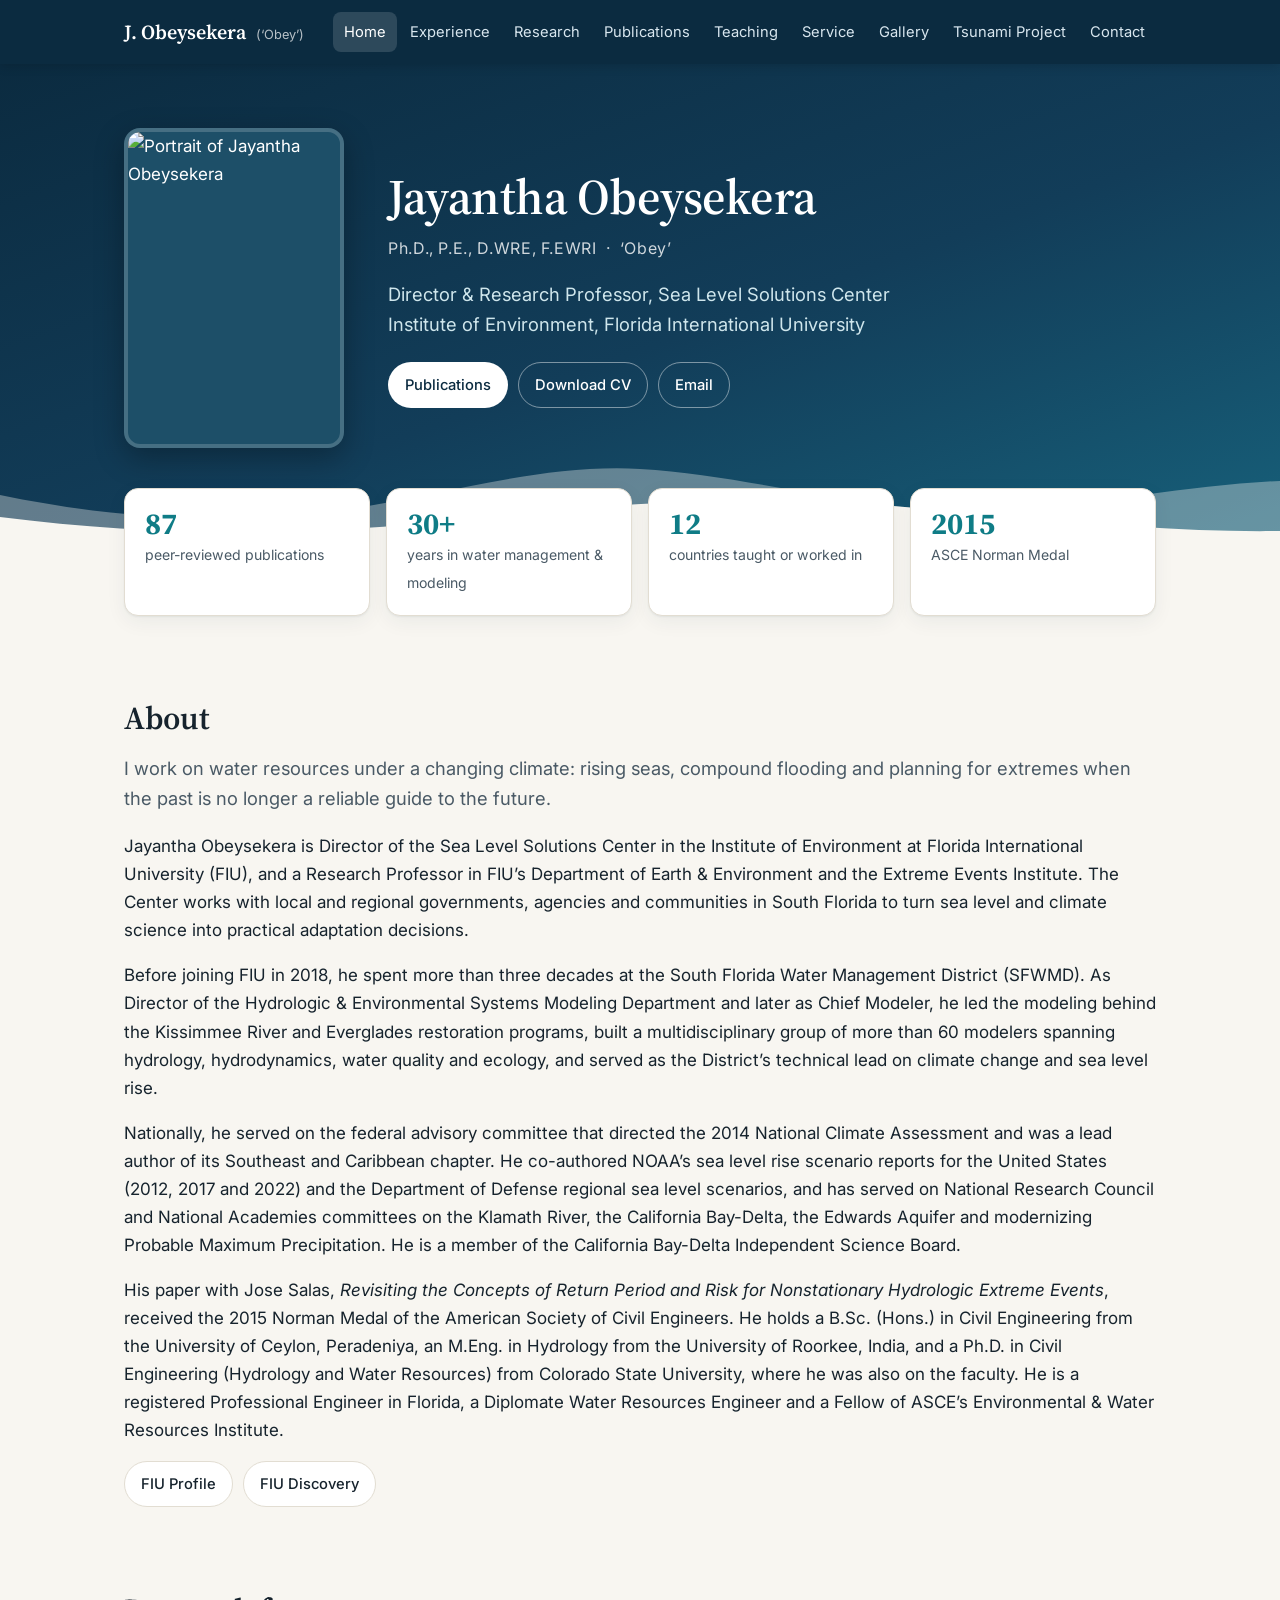
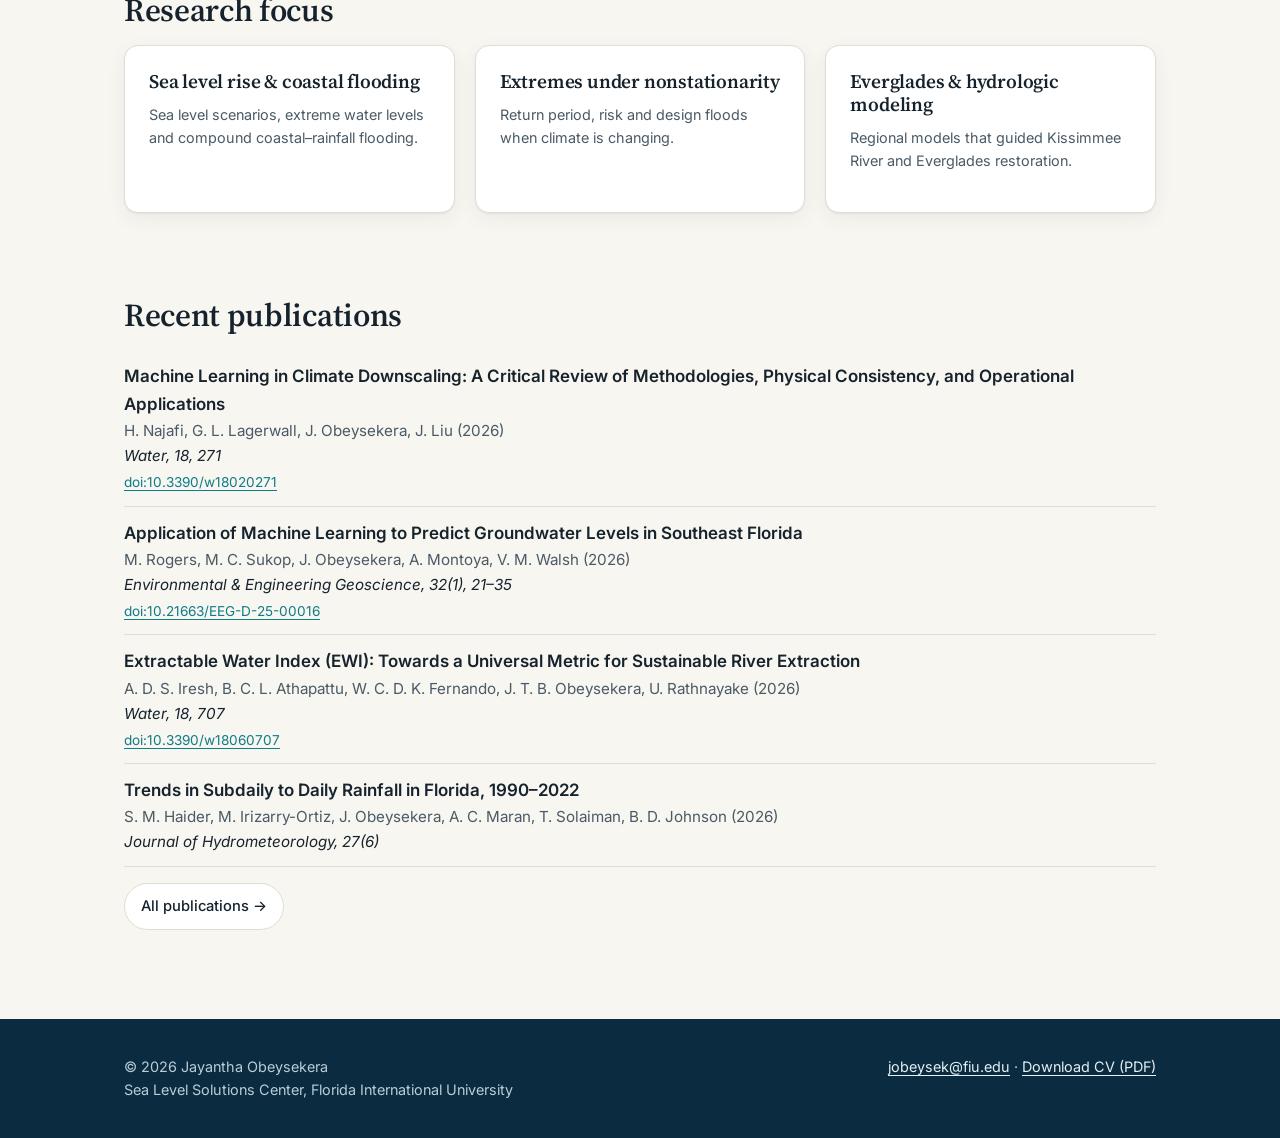
==== index.html @ e787424b "Add new website" ====
<!DOCTYPE html>
<html lang="en">
<head>
<meta charset="utf-8">
<meta name="viewport" content="width=device-width, initial-scale=1">
<title>Jayantha Obeysekera (‘Obey’) — Sea Level Solutions Center, FIU</title>
<meta name="description" content="Jayantha Obeysekera, Director of the Sea Level Solutions Center at Florida International University: sea level rise, hydrologic extremes and water resources under climate change.">
<meta property="og:title" content="Jayantha Obeysekera (‘Obey’) — Sea Level Solutions Center, FIU">
<meta property="og:description" content="Jayantha Obeysekera, Director of the Sea Level Solutions Center at Florida International University: sea level rise, hydrologic extremes and water resources under climate change.">
<meta property="og:image" content="https://obeysekera.net/images/headshot.jpg">
<meta property="og:type" content="website">
<link rel="icon" href="assets/favicon.svg" type="image/svg+xml">
<link rel="preconnect" href="https://fonts.googleapis.com">
<link rel="preconnect" href="https://fonts.gstatic.com" crossorigin>
<link href="https://fonts.googleapis.com/css2?family=Inter:wght@400;500;600&family=Source+Serif+4:wght@600&display=swap" rel="stylesheet">
<link rel="stylesheet" href="assets/css/style.css">
</head>
<body>
<a class="skip" href="#main">Skip to content</a>
<header id="site-header"></header>
<section class="hero" data-waves><div class="wrap">
  <img class="portrait" src="images/headshot.jpg" data-headshot alt="Portrait of Jayantha Obeysekera" width="250" height="320">
  <div>
    <h1>Jayantha Obeysekera</h1>
    <div class="creds">Ph.D., P.E., D.WRE, F.EWRI &nbsp;·&nbsp; ‘Obey’</div>
    <p class="role">Director &amp; Research Professor, Sea Level Solutions Center<br>Institute of Environment, Florida International University</p>
    <div class="btns">
      <a class="btn btn-primary" href="publications.html">Publications</a>
      <a class="btn btn-ghost" data-cv href="files/CV_Obeysekera_2026.pdf">Download CV</a>
      <a class="btn btn-ghost" data-email href="#">Email</a>
    </div>
  </div>
</div></section>
<main id="main">
<div class="wrap">
  <div class="stats">
    <div class="stat"><b data-pub-count>87</b><span>peer-reviewed publications</span></div>
    <div class="stat"><b>30+</b><span>years in water management &amp; modeling</span></div>
    <div class="stat"><b>12</b><span>countries taught or worked in</span></div>
    <div class="stat"><b>2015</b><span>ASCE Norman Medal</span></div>
  </div>

  <section class="section">
    <h2>About</h2>
    <p class="lead">I work on water resources under a changing climate: rising seas, compound flooding and planning for extremes when the past is no longer a reliable guide to the future.</p>
    <p>Jayantha Obeysekera is Director of the Sea Level Solutions Center in the Institute of Environment at Florida International University (FIU), and a Research Professor in FIU’s Department of Earth &amp; Environment and the Extreme Events Institute. The Center works with local and regional governments, agencies and communities in South Florida to turn sea level and climate science into practical adaptation decisions.</p>
    <p>Before joining FIU in 2018, he spent more than three decades at the South Florida Water Management District (SFWMD). As Director of the Hydrologic &amp; Environmental Systems Modeling Department and later as Chief Modeler, he led the modeling behind the Kissimmee River and Everglades restoration programs, built a multidisciplinary group of more than 60 modelers spanning hydrology, hydrodynamics, water quality and ecology, and served as the District’s technical lead on climate change and sea level rise.</p>
    <p>Nationally, he served on the federal advisory committee that directed the 2014 National Climate Assessment and was a lead author of its Southeast and Caribbean chapter. He co-authored NOAA’s sea level rise scenario reports for the United States (2012, 2017 and 2022) and the Department of Defense regional sea level scenarios, and has served on National Research Council and National Academies committees on the Klamath River, the California Bay-Delta, the Edwards Aquifer and modernizing Probable Maximum Precipitation. He is a member of the California Bay-Delta Independent Science Board.</p>
    <p>His paper with Jose Salas, <em>Revisiting the Concepts of Return Period and Risk for Nonstationary Hydrologic Extreme Events</em>, received the 2015 Norman Medal of the American Society of Civil Engineers. He holds a B.Sc. (Hons.) in Civil Engineering from the University of Ceylon, Peradeniya, an M.Eng. in Hydrology from the University of Roorkee, India, and a Ph.D. in Civil Engineering (Hydrology and Water Resources) from Colorado State University, where he was also on the faculty. He is a registered Professional Engineer in Florida, a Diplomate Water Resources Engineer and a Fellow of ASCE’s Environmental &amp; Water Resources Institute.</p>
    <div class="btns" data-profiles></div>
  </section>

  <section class="section">
    <h2>Research focus</h2>
    <div class="grid grid-3">
      <a class="card" href="research.html#sea-level" style="text-decoration:none;color:inherit"><h3>Sea level rise &amp; coastal flooding</h3><p class="muted small">Sea level scenarios, extreme water levels and compound coastal–rainfall flooding.</p></a>
      <a class="card" href="research.html#extremes" style="text-decoration:none;color:inherit"><h3>Extremes under nonstationarity</h3><p class="muted small">Return period, risk and design floods when climate is changing.</p></a>
      <a class="card" href="research.html#modeling" style="text-decoration:none;color:inherit"><h3>Everglades &amp; hydrologic modeling</h3><p class="muted small">Regional models that guided Kissimmee River and Everglades restoration.</p></a>
    </div>
  </section>

  <section class="section">
    <h2>Recent publications</h2>
    <div id="latest-pubs"></div>
    <p style="margin-top:16px"><a class="btn btn-line" href="publications.html">All publications →</a></p>
  </section>
</div>
</main>
<footer id="site-footer"></footer>
<script src="data/site-config.js"></script>
<script src="data/publications.js"></script>
<script src="assets/js/site.js"></script>
</body>
</html>
---- assets/css/style.css ----
/* ===== obeysekera.net — main stylesheet ===== */
:root{
  --ink:#16232d; --ink-soft:#4a5a66; --paper:#f8f6f1; --card:#ffffff;
  --navy:#0b2b40; --navy-2:#123d59; --teal:#0f7c86; --teal-soft:#e3f1f1;
  --sand:#e9e2d3; --line:#e2ddd2; --shadow:0 1px 2px rgba(11,43,64,.06),0 6px 20px rgba(11,43,64,.06);
  --serif:"Source Serif 4","Source Serif Pro",Georgia,"Times New Roman",serif;
  --sans:"Inter",system-ui,-apple-system,"Segoe UI",Roboto,Helvetica,Arial,sans-serif;
  --max:1080px; --radius:14px;
}
@media (prefers-color-scheme:dark){
  :root{ --ink:#e8eef2; --ink-soft:#a9b8c3; --paper:#0d1820; --card:#13222d; --line:#22394a;
         --teal:#4fc1c8; --teal-soft:#16343d; --sand:#1b2c38; --shadow:none; }
}
*{box-sizing:border-box}
html{scroll-behavior:smooth}
body{margin:0;font-family:var(--sans);font-size:17px;line-height:1.65;color:var(--ink);background:var(--paper);-webkit-font-smoothing:antialiased}
img{max-width:100%;display:block}
a{color:var(--teal);text-underline-offset:3px}
a:hover{text-decoration-thickness:2px}
h1,h2,h3{font-family:var(--serif);font-weight:600;line-height:1.2;letter-spacing:-.01em;margin:0 0 .5em}
h1{font-size:clamp(2rem,4.5vw,3.1rem)}
h2{font-size:clamp(1.5rem,3vw,2rem);margin-top:2.2rem}
h3{font-size:1.2rem;margin-top:1.4rem}
p{margin:0 0 1em}
.wrap{max-width:var(--max);margin:0 auto;padding:0 24px}
.skip{position:absolute;left:-999px}.skip:focus{left:16px;top:16px;background:#fff;padding:8px 12px;z-index:99}

/* ----- Header ----- */
.site-header{background:var(--navy);color:#fff;position:sticky;top:0;z-index:50;box-shadow:0 2px 10px rgba(0,0,0,.15)}
.site-header .wrap{display:flex;align-items:center;justify-content:space-between;gap:16px;min-height:64px}
.brand{color:#fff;text-decoration:none;font-family:var(--serif);font-size:1.25rem;font-weight:600;white-space:nowrap}
.brand small{font-family:var(--sans);font-weight:400;font-size:.8rem;opacity:.7;margin-left:6px}
.nav{display:flex;gap:2px;flex-wrap:wrap}
.nav a{color:#d8e6ee;text-decoration:none;font-size:.92rem;padding:8px 11px;border-radius:8px}
.nav a:hover{background:rgba(255,255,255,.08);color:#fff}
.nav a[aria-current=page]{background:rgba(255,255,255,.14);color:#fff}
.menu-btn{display:none;background:none;border:1px solid rgba(255,255,255,.35);color:#fff;border-radius:8px;padding:6px 10px;font-size:.95rem}
@media (max-width:900px){
  .menu-btn{display:block}
  .nav{display:none;position:absolute;top:64px;left:0;right:0;background:var(--navy);flex-direction:column;padding:8px 16px 16px}
  .nav.open{display:flex}
  .nav a{padding:12px}
}

/* ----- Hero ----- */
.hero{background:linear-gradient(160deg,var(--navy) 0%,var(--navy-2) 55%,#17607a 100%);color:#fff;position:relative;overflow:hidden}
.hero .wrap{display:grid;grid-template-columns:auto 1fr;gap:44px;align-items:center;padding-top:64px;padding-bottom:96px;position:relative;z-index:2}
.hero h1{margin-bottom:.15em}
.hero .creds{font-size:1rem;opacity:.8;letter-spacing:.04em;margin-bottom:1.1rem}
.hero .role{font-size:1.15rem;color:#cfe6ec;margin-bottom:1.4rem}
.portrait{width:220px;aspect-ratio:250/320;border-radius:16px;object-fit:cover;border:4px solid rgba(255,255,255,.18);box-shadow:0 10px 30px rgba(0,0,0,.3);background:#1d4f68}
.waves{position:absolute;left:0;right:0;bottom:-1px;width:100%;height:90px;z-index:1}
@media (max-width:720px){.hero .wrap{grid-template-columns:1fr;text-align:center;justify-items:center;gap:24px;padding-top:40px}.portrait{width:170px}}


.portrait-missing{display:grid;place-items:center;font-family:var(--serif);font-size:3.5rem;color:#cfe6ec;background:linear-gradient(160deg,#1d4f68,#0f7c86)}
.gallery img.img-missing{background:linear-gradient(160deg,var(--sand),var(--teal-soft));min-height:180px}
/* ----- Buttons / chips ----- */
.btns{display:flex;flex-wrap:wrap;gap:10px}
.hero .btns{justify-content:flex-start}
@media (max-width:720px){.hero .btns{justify-content:center}}
.btn{display:inline-flex;align-items:center;gap:8px;padding:10px 16px;border-radius:999px;font-size:.92rem;font-weight:500;text-decoration:none;border:1px solid transparent;cursor:pointer}
.btn-primary{background:#fff;color:var(--navy)}
.btn-ghost{border-color:rgba(255,255,255,.45);color:#fff}
.btn-ghost:hover{background:rgba(255,255,255,.1)}
.btn-line{border-color:var(--line);color:var(--ink);background:var(--card)}
.btn-line:hover{border-color:var(--teal);color:var(--teal)}
.chip{display:inline-block;font-size:.8rem;padding:5px 12px;border-radius:999px;border:1px solid var(--line);background:var(--card);color:var(--ink-soft);cursor:pointer;font-family:var(--sans)}
.chip[aria-pressed=true]{background:var(--teal);border-color:var(--teal);color:#fff}

/* ----- Page header (inner pages) ----- */
.page-head{background:var(--navy);color:#fff;padding:52px 0 70px;position:relative;overflow:hidden}
.page-head p{color:#cfe6ec;max-width:720px;margin:0}
.page-head .waves{height:60px}

/* ----- Layout pieces ----- */
main{padding-bottom:64px}
.section{padding:40px 0 8px}
.lead{font-size:1.15rem;color:var(--ink-soft)}
.grid{display:grid;gap:20px}
.grid-2{grid-template-columns:repeat(auto-fit,minmax(300px,1fr))}
.grid-3{grid-template-columns:repeat(auto-fit,minmax(250px,1fr))}
.card{background:var(--card);border:1px solid var(--line);border-radius:var(--radius);padding:24px;box-shadow:var(--shadow)}
.card h3{margin-top:0}
.card .icon{width:40px;height:40px;border-radius:10px;background:var(--teal-soft);color:var(--teal);display:grid;place-items:center;margin-bottom:12px}
.stats{display:grid;grid-template-columns:repeat(auto-fit,minmax(160px,1fr));gap:16px;margin:-56px 0 8px;position:relative;z-index:3}
.stat{background:var(--card);border:1px solid var(--line);border-radius:var(--radius);padding:18px 20px;box-shadow:var(--shadow)}
.stat b{display:block;font-family:var(--serif);font-size:1.9rem;color:var(--teal);line-height:1.1}
.stat span{font-size:.88rem;color:var(--ink-soft)}
.muted{color:var(--ink-soft)}
.small{font-size:.9rem}

/* ----- Timeline ----- */
.timeline{list-style:none;margin:0;padding:0;border-left:2px solid var(--line)}
.timeline li{position:relative;padding:0 0 22px 26px}
.timeline li::before{content:"";position:absolute;left:-7px;top:8px;width:12px;height:12px;border-radius:50%;background:var(--card);border:2px solid var(--teal)}
.timeline .when{font-size:.85rem;font-weight:600;color:var(--teal);letter-spacing:.02em}
.timeline .what{font-weight:600}
.timeline .where{color:var(--ink-soft);font-size:.95rem}

/* ----- Lists ----- */
.clean{list-style:none;padding:0;margin:0}
.clean li{padding:10px 0;border-bottom:1px solid var(--line)}
.clean li:last-child{border-bottom:0}

/* ----- Publications ----- */
.pub-tools{display:flex;flex-wrap:wrap;gap:12px;align-items:center;margin:8px 0 18px}
.search{flex:1 1 280px;padding:11px 14px;border-radius:10px;border:1px solid var(--line);background:var(--card);color:var(--ink);font-size:1rem}
.chips{display:flex;flex-wrap:wrap;gap:8px;margin-bottom:8px}
.pub-year{font-family:var(--serif);font-size:1.35rem;margin:28px 0 6px;padding-bottom:4px;border-bottom:2px solid var(--sand)}
.pub{padding:12px 0;border-bottom:1px solid var(--line)}
.pub .t{font-weight:600}
.pub .a{color:var(--ink-soft);font-size:.95rem}
.pub .v{font-style:italic;font-size:.95rem}
.pub .links{font-size:.85rem;margin-top:3px}
.pub .award{display:inline-block;font-size:.75rem;background:#fff4d6;color:#7a5600;padding:2px 8px;border-radius:999px;margin-left:6px;font-style:normal}
.count{font-size:.9rem;color:var(--ink-soft)}
ol.reports{padding-left:1.4em}ol.reports li{margin-bottom:8px;font-size:.95rem}
details{background:var(--card);border:1px solid var(--line);border-radius:var(--radius);padding:14px 20px;margin-top:14px}
details summary{cursor:pointer;font-weight:600;font-family:var(--serif);font-size:1.15rem}

/* ----- Gallery ----- */
.gallery{display:grid;grid-template-columns:repeat(auto-fill,minmax(250px,1fr));gap:18px}
.gallery figure{margin:0;background:var(--card);border:1px solid var(--line);border-radius:var(--radius);overflow:hidden;cursor:zoom-in;box-shadow:var(--shadow)}
.gallery img{width:100%;aspect-ratio:4/3;object-fit:cover;transition:transform .3s}
.gallery figure:hover img{transform:scale(1.03)}
.gallery figcaption{padding:10px 14px;font-size:.9rem;color:var(--ink-soft)}
.lightbox{position:fixed;inset:0;background:rgba(5,15,22,.92);display:none;align-items:center;justify-content:center;z-index:100;padding:24px;flex-direction:column;gap:12px}
.lightbox.open{display:flex}
.lightbox img{max-height:80vh;border-radius:8px}
.lightbox p{color:#dbe7ee;margin:0}
.lightbox button{position:absolute;background:rgba(255,255,255,.12);color:#fff;border:0;border-radius:999px;width:44px;height:44px;font-size:1.4rem;cursor:pointer}
.lb-close{top:20px;right:20px}.lb-prev{left:20px;top:50%}.lb-next{right:20px;top:50%}

/* ----- Footer ----- */
.site-footer{background:var(--navy);color:#b9cdd8;padding:36px 0;font-size:.9rem}
.site-footer .wrap{display:flex;flex-wrap:wrap;justify-content:space-between;gap:16px}
.site-footer a{color:#e3f0f5}

/* ----- Print ----- */
@media print{.site-header,.site-footer,.waves,.pub-tools,.chips,.btns{display:none!important}.hero,.page-head{background:none;color:#000}body{background:#fff}}
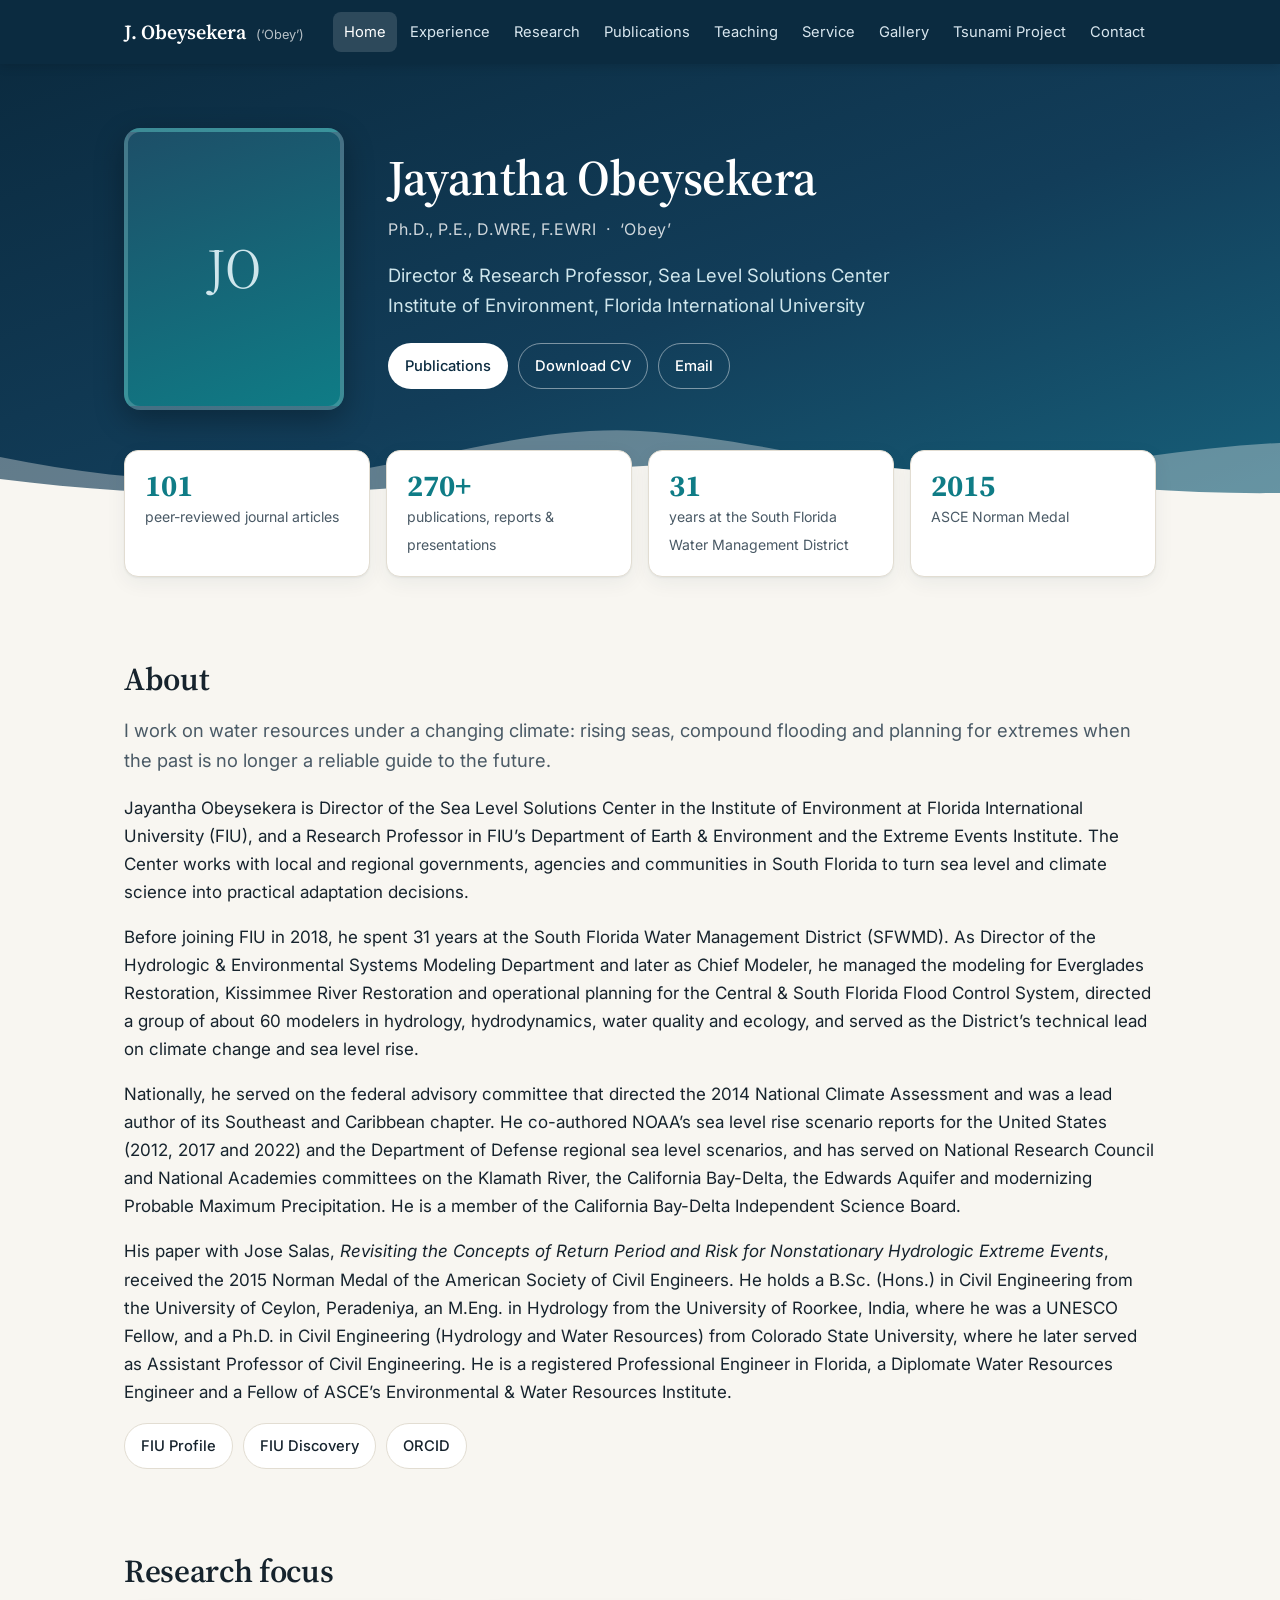
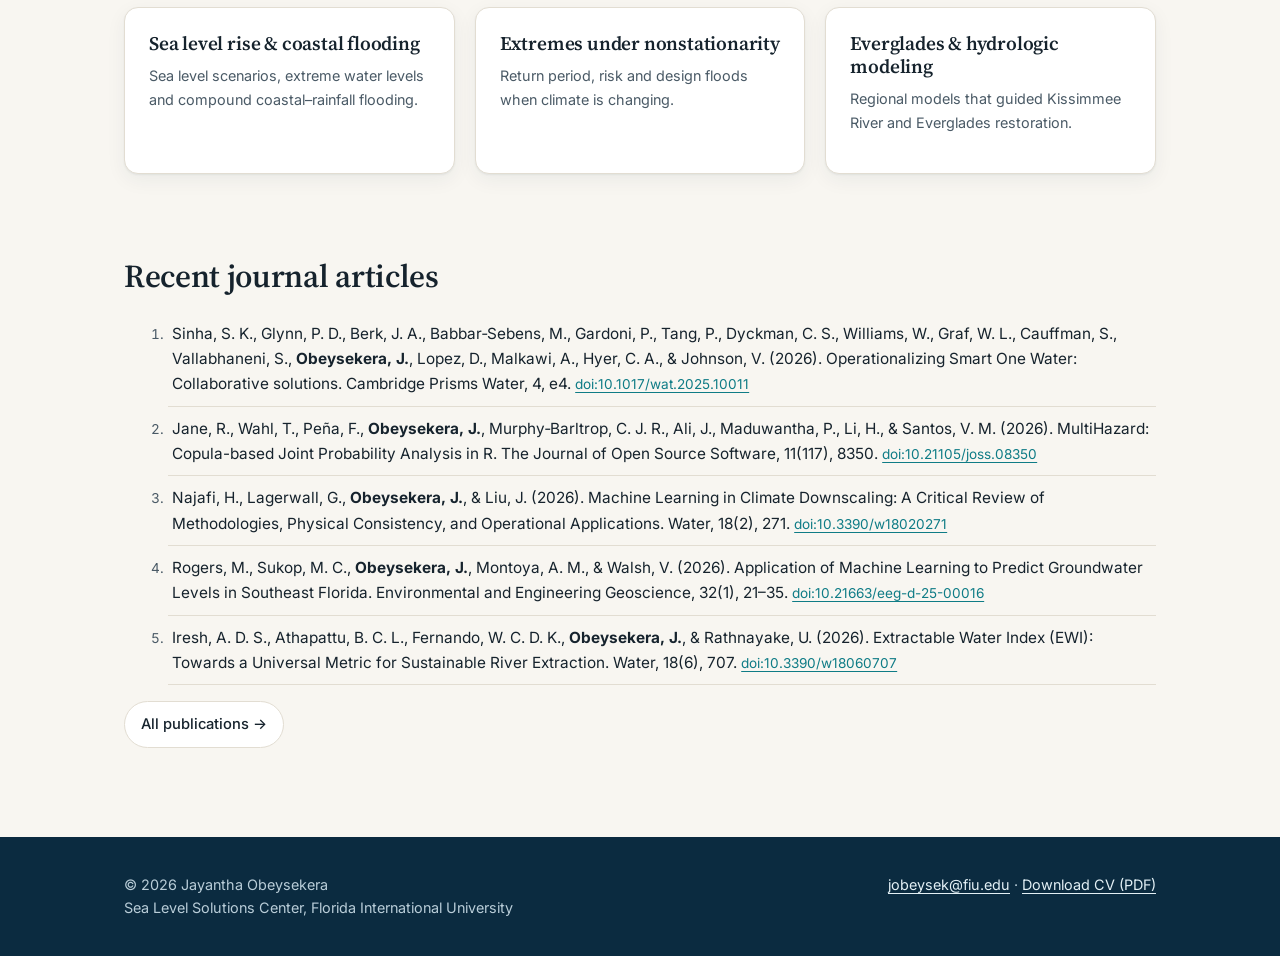
==== commit e1775f3f: "Add files via upload" ====
--- a/index.html
+++ b/index.html
@@ -34,9 +34,9 @@
 <main id="main">
 <div class="wrap">
   <div class="stats">
-    <div class="stat"><b data-pub-count>87</b><span>peer-reviewed publications</span></div>
-    <div class="stat"><b>30+</b><span>years in water management &amp; modeling</span></div>
-    <div class="stat"><b>12</b><span>countries taught or worked in</span></div>
+    <div class="stat"><b data-pub-count>101</b><span>peer-reviewed journal articles</span></div>
+    <div class="stat"><b>270+</b><span>publications, reports &amp; presentations</span></div>
+    <div class="stat"><b>31</b><span>years at the South Florida Water Management District</span></div>
     <div class="stat"><b>2015</b><span>ASCE Norman Medal</span></div>
   </div>
 
@@ -44,9 +44,9 @@
     <h2>About</h2>
     <p class="lead">I work on water resources under a changing climate: rising seas, compound flooding and planning for extremes when the past is no longer a reliable guide to the future.</p>
     <p>Jayantha Obeysekera is Director of the Sea Level Solutions Center in the Institute of Environment at Florida International University (FIU), and a Research Professor in FIU’s Department of Earth &amp; Environment and the Extreme Events Institute. The Center works with local and regional governments, agencies and communities in South Florida to turn sea level and climate science into practical adaptation decisions.</p>
-    <p>Before joining FIU in 2018, he spent more than three decades at the South Florida Water Management District (SFWMD). As Director of the Hydrologic &amp; Environmental Systems Modeling Department and later as Chief Modeler, he led the modeling behind the Kissimmee River and Everglades restoration programs, built a multidisciplinary group of more than 60 modelers spanning hydrology, hydrodynamics, water quality and ecology, and served as the District’s technical lead on climate change and sea level rise.</p>
+    <p>Before joining FIU in 2018, he spent 31 years at the South Florida Water Management District (SFWMD). As Director of the Hydrologic &amp; Environmental Systems Modeling Department and later as Chief Modeler, he managed the modeling for Everglades Restoration, Kissimmee River Restoration and operational planning for the Central &amp; South Florida Flood Control System, directed a group of about 60 modelers in hydrology, hydrodynamics, water quality and ecology, and served as the District’s technical lead on climate change and sea level rise.</p>
     <p>Nationally, he served on the federal advisory committee that directed the 2014 National Climate Assessment and was a lead author of its Southeast and Caribbean chapter. He co-authored NOAA’s sea level rise scenario reports for the United States (2012, 2017 and 2022) and the Department of Defense regional sea level scenarios, and has served on National Research Council and National Academies committees on the Klamath River, the California Bay-Delta, the Edwards Aquifer and modernizing Probable Maximum Precipitation. He is a member of the California Bay-Delta Independent Science Board.</p>
-    <p>His paper with Jose Salas, <em>Revisiting the Concepts of Return Period and Risk for Nonstationary Hydrologic Extreme Events</em>, received the 2015 Norman Medal of the American Society of Civil Engineers. He holds a B.Sc. (Hons.) in Civil Engineering from the University of Ceylon, Peradeniya, an M.Eng. in Hydrology from the University of Roorkee, India, and a Ph.D. in Civil Engineering (Hydrology and Water Resources) from Colorado State University, where he was also on the faculty. He is a registered Professional Engineer in Florida, a Diplomate Water Resources Engineer and a Fellow of ASCE’s Environmental &amp; Water Resources Institute.</p>
+    <p>His paper with Jose Salas, <em>Revisiting the Concepts of Return Period and Risk for Nonstationary Hydrologic Extreme Events</em>, received the 2015 Norman Medal of the American Society of Civil Engineers. He holds a B.Sc. (Hons.) in Civil Engineering from the University of Ceylon, Peradeniya, an M.Eng. in Hydrology from the University of Roorkee, India, where he was a UNESCO Fellow, and a Ph.D. in Civil Engineering (Hydrology and Water Resources) from Colorado State University, where he later served as Assistant Professor of Civil Engineering. He is a registered Professional Engineer in Florida, a Diplomate Water Resources Engineer and a Fellow of ASCE’s Environmental &amp; Water Resources Institute.</p>
     <div class="btns" data-profiles></div>
   </section>
 
@@ -60,7 +60,7 @@
   </section>
 
   <section class="section">
-    <h2>Recent publications</h2>
+    <h2>Recent journal articles</h2>
     <div id="latest-pubs"></div>
     <p style="margin-top:16px"><a class="btn btn-line" href="publications.html">All publications →</a></p>
   </section>
--- a/assets/css/style.css
+++ b/assets/css/style.css
@@ -119,6 +119,12 @@
 details{background:var(--card);border:1px solid var(--line);border-radius:var(--radius);padding:14px 20px;margin-top:14px}
 details summary{cursor:pointer;font-weight:600;font-family:var(--serif);font-size:1.15rem}
 
+ol.pubs{padding-left:2.6em;margin:0}
+ol.pubs li{padding:9px 0 9px 4px;border-bottom:1px solid var(--line);font-size:.96rem}
+ol.pubs li::marker{color:var(--ink-soft);font-size:.85rem}
+ol.pubs a{font-size:.85rem;word-break:break-all}
+.pub-cat{font-size:1.5rem;margin-top:2rem;padding-bottom:6px;border-bottom:2px solid var(--sand)}
+.filter-label{font-size:.8rem;color:var(--ink-soft);margin:6px 0 4px}
 /* ----- Gallery ----- */
 .gallery{display:grid;grid-template-columns:repeat(auto-fill,minmax(250px,1fr));gap:18px}
 .gallery figure{margin:0;background:var(--card);border:1px solid var(--line);border-radius:var(--radius);overflow:hidden;cursor:zoom-in;box-shadow:var(--shadow)}
